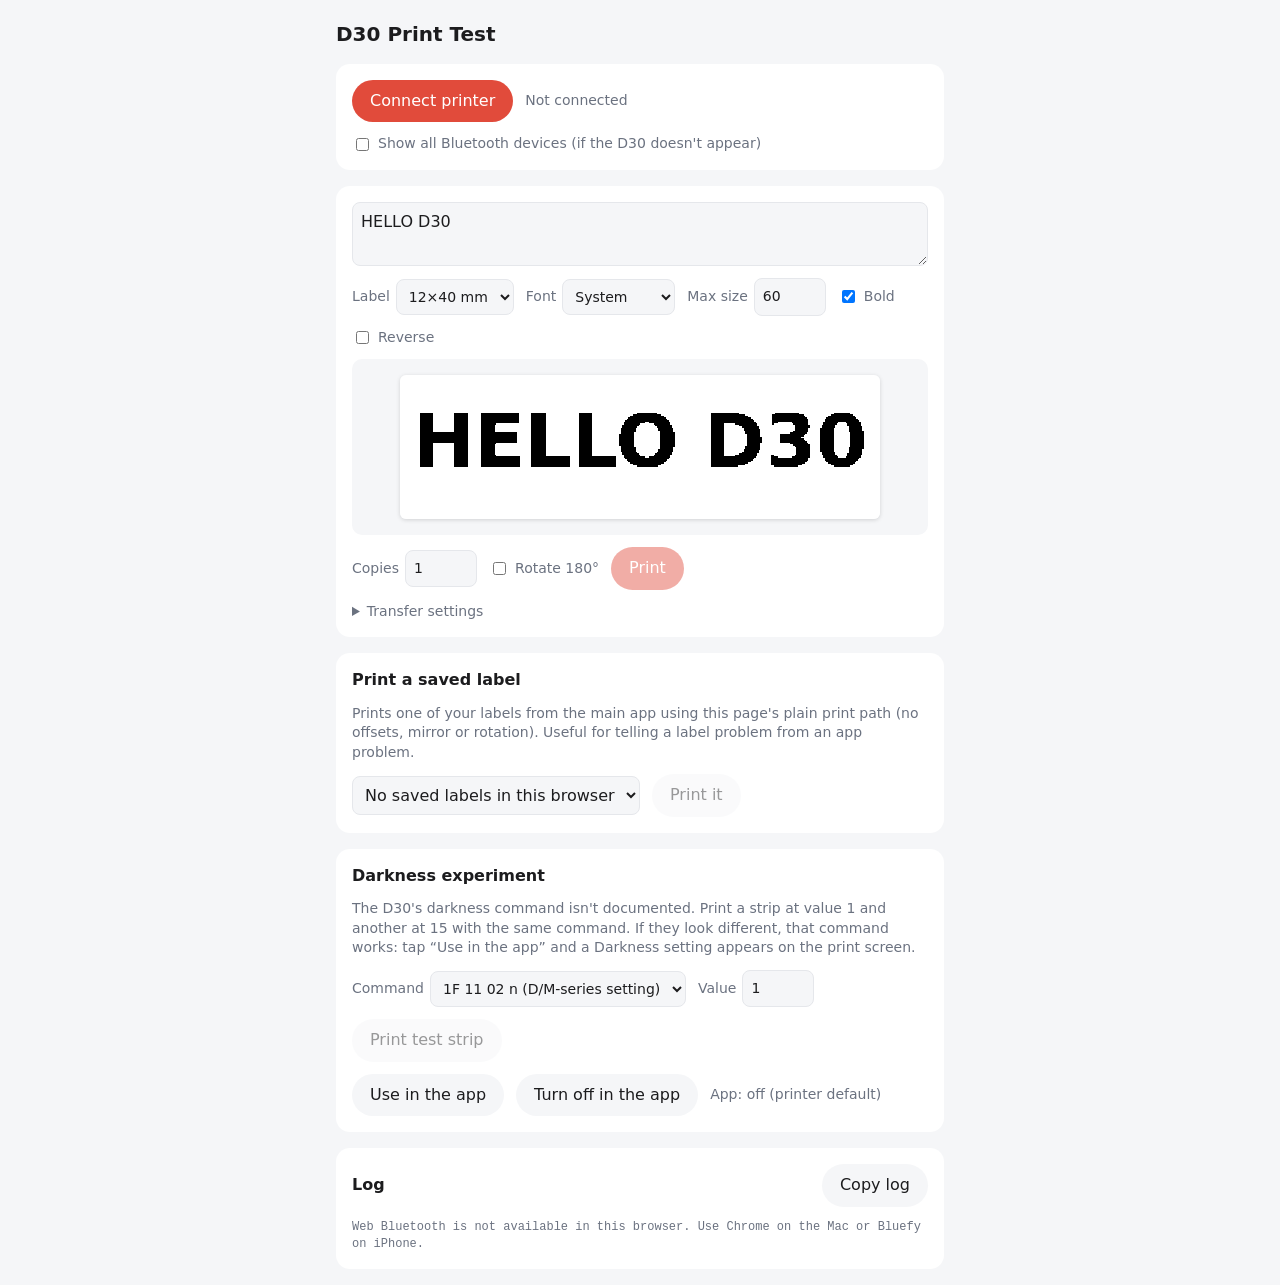
==== test.html @ 0d3b3ed1 "Add printer log to the print screen and print-saved-label on the test page Diagnostics for labels th" ====
<!doctype html>
<html lang="en">
<head>
  <meta charset="utf-8">
  <meta name="viewport" content="width=device-width, initial-scale=1">
  <title>Label Maker – Print Test</title>
  <link rel="icon" href="icons/favicon.png">
  <style>
    :root { --accent: #e14b3b; --bg: #f5f6f8; --card: #fff; --text: #1c1c1e; --muted: #6b7280; --line: #e5e7eb; }
    @media (prefers-color-scheme: dark) {
      :root { --bg: #111214; --card: #1c1d20; --text: #f2f2f2; --muted: #9ca3af; --line: #2c2e33; }
    }
    * { box-sizing: border-box; }
    body { margin: 0; font: 16px/1.4 -apple-system, system-ui, sans-serif; background: var(--bg); color: var(--text); }
    main { max-width: 640px; margin: 0 auto; padding: 16px; display: grid; gap: 16px; }
    h1 { font-size: 20px; margin: 4px 0 0; }
    .card { background: var(--card); border-radius: 14px; padding: 16px; display: grid; gap: 12px; }
    .row { display: flex; gap: 12px; align-items: center; flex-wrap: wrap; }
    label { display: flex; gap: 6px; align-items: center; color: var(--muted); font-size: 14px; }
    textarea, select, input[type=number] { font: inherit; color: var(--text); background: var(--bg); border: 1px solid var(--line); border-radius: 8px; padding: 8px; }
    textarea { width: 100%; min-height: 64px; resize: vertical; }
    input[type=number] { width: 72px; }
    button { font: inherit; border: 0; border-radius: 999px; padding: 10px 18px; cursor: pointer; background: var(--bg); color: var(--text); }
    button.primary { background: var(--accent); color: #fff; }
    button:disabled { opacity: .45; cursor: default; }
    #status { font-size: 14px; color: var(--muted); }
    #status[data-on=true] { color: #16a34a; }
    .preview-wrap { background: var(--bg); border-radius: 10px; padding: 16px; display: flex; justify-content: center; overflow-x: auto; }
    #preview { image-rendering: pixelated; width: 100%; max-width: 480px; border-radius: 6px; box-shadow: 0 1px 4px rgba(0,0,0,.15); }
    #log { margin: 0; max-height: 220px; overflow: auto; font: 12px/1.45 ui-monospace, Menlo, monospace; white-space: pre-wrap; color: var(--muted); }
    .hint { margin: 0; color: var(--muted); font-size: 14px; }
    details summary { cursor: pointer; color: var(--muted); font-size: 14px; }
  </style>
</head>
<body>
<main>
  <h1>D30 Print Test</h1>

  <section class="card">
    <div class="row">
      <button id="connect" class="primary">Connect printer</button>
      <span id="status">Not connected</span>
    </div>
    <label><input type="checkbox" id="showAll"> Show all Bluetooth devices (if the D30 doesn't appear)</label>
  </section>

  <section class="card">
    <textarea id="text">HELLO D30</textarea>
    <div class="row">
      <label>Label <select id="length">
        <option value="22">12×22 mm</option>
        <option value="30">12×30 mm</option>
        <option value="40" selected>12×40 mm</option>
        <option value="50">12×50 mm</option>
      </select></label>
      <label>Font <select id="font">
        <option value="system-ui, sans-serif">System</option>
        <option value="'Arial Black', Arial, sans-serif">Arial Black</option>
        <option value="Georgia, serif">Georgia</option>
        <option value="'Courier New', monospace">Courier</option>
        <option value="'Brush Script MT', cursive">Script</option>
      </select></label>
      <label>Max size <input type="number" id="size" value="60" min="8" max="96"></label>
      <label><input type="checkbox" id="bold" checked> Bold</label>
      <label><input type="checkbox" id="reverse"> Reverse</label>
    </div>
    <div class="preview-wrap"><canvas id="preview"></canvas></div>
    <div class="row">
      <label>Copies <input type="number" id="copies" value="1" min="1" max="20"></label>
      <label><input type="checkbox" id="flip"> Rotate 180°</label>
      <button id="print" class="primary" disabled>Print</button>
    </div>
    <details>
      <summary>Transfer settings</summary>
      <div class="row" style="margin-top:8px">
        <label>Chunk bytes <input type="number" id="chunk" value="100" min="20" max="500"></label>
        <label>Delay ms <input type="number" id="delay" value="20" min="0" max="200"></label>
      </div>
    </details>
  </section>

  <section class="card">
    <strong>Print a saved label</strong>
    <p class="hint">Prints one of your labels from the main app using this page's plain print path (no offsets, mirror or rotation). Useful for telling a label problem from an app problem.</p>
    <div class="row">
      <select id="savedLabel"></select>
      <button id="printSaved" disabled>Print it</button>
    </div>
  </section>

  <section class="card">
    <strong>Darkness experiment</strong>
    <p class="hint">The D30's darkness command isn't documented. Print a strip at value 1 and another at 15 with the same command. If they look different, that command works: tap “Use in the app” and a Darkness setting appears on the print screen.</p>
    <div class="row">
      <label>Command <select id="dMethod"></select></label>
      <label>Value <input type="number" id="dValue" value="1" min="1" max="15"></label>
      <button id="dPrint" disabled>Print test strip</button>
    </div>
    <div class="row">
      <button id="dUse">Use in the app</button>
      <button id="dClear">Turn off in the app</button>
      <span id="dSaved" class="hint"></span>
    </div>
  </section>

  <section class="card">
    <div class="row" style="justify-content:space-between">
      <strong>Log</strong>
      <button id="copyLog">Copy log</button>
    </div>
    <pre id="log"></pre>
  </section>
</main>
<script type="module" src="js/test.js"></script>
</body>
</html>
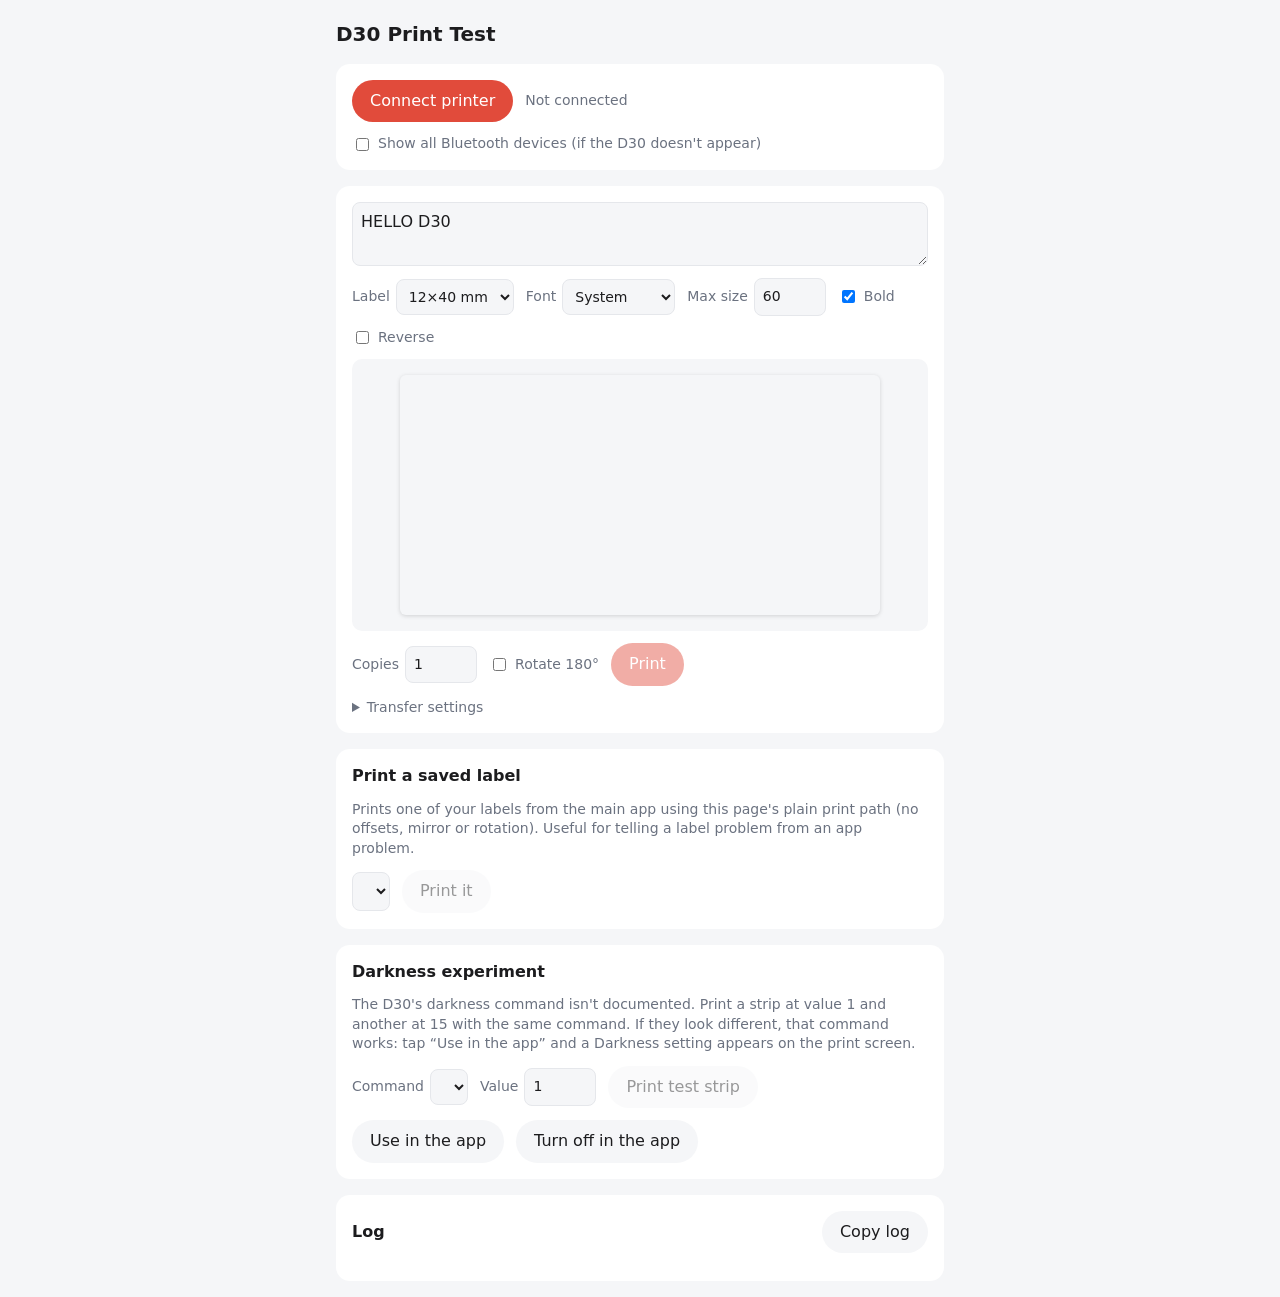
==== commit e611c75c: "Load each build at its own ?v=<build> URLs so phones always get updates GitHub Pages serves everythi" ====
--- a/test.html
+++ b/test.html
@@ -75,6 +75,8 @@
       <div class="row" style="margin-top:8px">
         <label>Chunk bytes <input type="number" id="chunk" value="100" min="20" max="500"></label>
         <label>Delay ms <input type="number" id="delay" value="20" min="0" max="200"></label>
+        <label>Image ms per row <input type="number" id="msrow" value="7" min="0" max="40" step="0.5"></label>
+        <label><input type="checkbox" id="confirm" checked> Confirmed writes</label>
       </div>
     </details>
   </section>
@@ -111,6 +113,32 @@
     <pre id="log"></pre>
   </section>
 </main>
-<script type="module" src="js/test.js"></script>
+<script>
+  // Always load the newest version. GitHub Pages lets browsers reuse files for 10 minutes and
+  // iPhone browsers may ignore the service worker, so version.json is fetched fresh and every
+  // file is requested as ?v=<build>, a URL the browser can't have cached from an older build.
+  (async () => {
+    const ENTRY = 'test', CSS = null;
+    const MODULES = ['app', 'batch', 'capture', 'editor', 'fonts', 'icons', 'model', 'printer', 'raster', 'render', 'test'];
+    let build = null;
+    try { build = (await (await fetch('version.json', { cache: 'no-store' })).json()).build; } catch {} // offline: use what we have
+    const params = new URLSearchParams(location.search);
+    if (build && !(Number(params.get('v')) >= build)) { // only ever move forward, never back to an older build
+      params.set('v', build); // reload this page at the new version's address, so the page itself is fresh too
+      return location.replace(`${location.pathname}?${params}${location.hash}`);
+    }
+    window.APP_BUILD = build ?? params.get('v') ?? '?';
+    const v = `?v=${window.APP_BUILD}`;
+    const url = (path) => new URL(path, location.href).href;
+    const map = { imports: Object.fromEntries(MODULES.map((m) => [url(`js/${m}.js`), url(`js/${m}.js${v}`)])) };
+    document.head.append(Object.assign(document.createElement('script'), { type: 'importmap', textContent: JSON.stringify(map) }));
+    if (CSS) {
+      const link = Object.assign(document.createElement('link'), { rel: 'stylesheet', href: `${CSS}${v}` });
+      link.onload = link.onerror = () => document.documentElement.classList.remove('booting');
+      document.head.append(link);
+    }
+    import(`./js/${ENTRY}.js${v}`);
+  })();
+</script>
 </body>
 </html>
